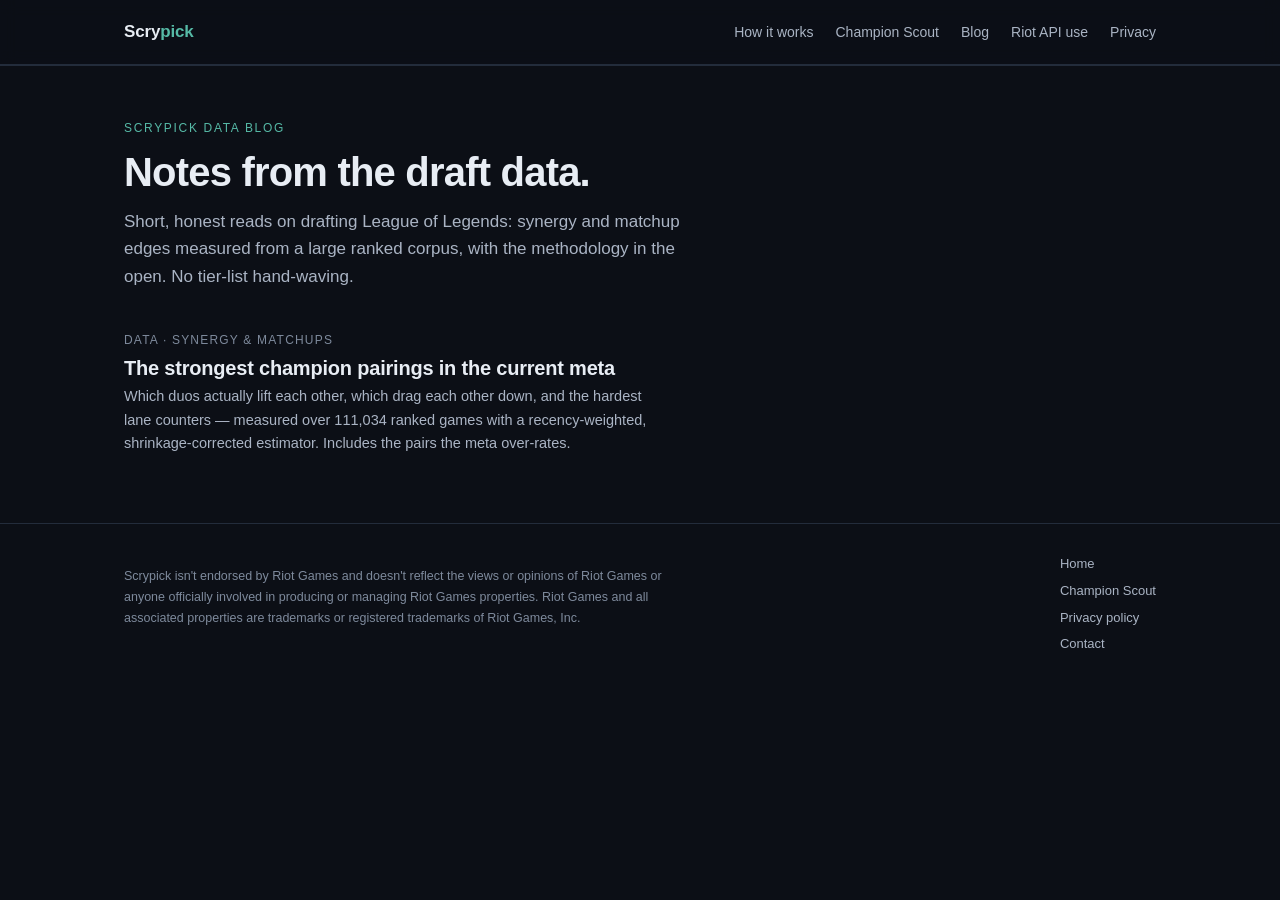
==== blog/index.html @ 26ce866f "Rebrand to Scrypick (scrypick.com) + blog + Champion Scout - DraftSense/RiftPick -> Scrypick across " ====
<!DOCTYPE html>
<html lang="en">
<head>
<meta charset="UTF-8">
<meta name="viewport" content="width=device-width, initial-scale=1">
<title>Scrypick Data Blog — draft, matchups, and champion pairings from ranked data</title>
<meta name="description" content="Short, honest data notes on League of Legends drafting: synergy and matchup edges measured from a large ranked corpus, with our methodology in the open.">
<link rel="stylesheet" href="../style.css">
</head>
<body>

<header class="nav">
  <div class="wrap">
    <a class="brand" href="../index.html" style="text-decoration:none">Scry<b>pick</b></a>
    <nav class="nav-links">
      <a href="../index.html#how">How it works</a>
      <a href="../scout.html">Champion Scout</a>
      <a href="index.html">Blog</a>
      <a href="../index.html#api">Riot API use</a>
      <a href="../privacy.html">Privacy</a>
    </nav>
  </div>
</header>

<main>
  <section class="blog-head">
    <div class="wrap">
      <span class="eyebrow">Scrypick data blog</span>
      <h1>Notes from the draft data.</h1>
      <p class="sub">Short, honest reads on drafting League of Legends: synergy and matchup edges measured from a large ranked corpus, with the methodology in the open. No tier-list hand-waving.</p>
    </div>
  </section>

  <section style="border-top:none; padding-top:8px">
    <div class="wrap">
      <ul class="postlist">
        <li>
          <a class="post-card" href="strongest-champion-pairings.html">
            <span class="kicker">Data · Synergy &amp; matchups</span>
            <h3>The strongest champion pairings in the current meta</h3>
            <p>Which duos actually lift each other, which drag each other down, and the hardest lane counters — measured over 111,034 ranked games with a recency-weighted, shrinkage-corrected estimator. Includes the pairs the meta over-rates.</p>
          </a>
        </li>
      </ul>
    </div>
  </section>
</main>

<footer class="site">
  <div class="wrap">
    <p class="legal">
      Scrypick isn't endorsed by Riot Games and doesn't reflect the views or opinions of Riot Games
      or anyone officially involved in producing or managing Riot Games properties. Riot Games and all
      associated properties are trademarks or registered trademarks of Riot Games, Inc.
    </p>
    <div class="footlinks">
      <a href="../index.html">Home</a>
      <a href="../scout.html">Champion Scout</a>
      <a href="../privacy.html">Privacy policy</a>
      <a href="mailto:contact@scrypick.com">Contact</a>
    </div>
  </div>
</footer>

</body>
</html>
---- style.css ----
/* Scrypick site - native CSS, no build step (GitHub Pages target).
   Design read: trust-first product + compliance landing for Riot API reviewers
   and League players. Dark theme locked. ONE accent (teal). Restrained motion.
   Shape scale: buttons = pill, panels = 14px, badges = 6px (documented + held).
   Type: system stack (no external font deps; GH Pages friendly). */
:root {
  --bg: #0c0f16;
  --bg-2: #11151f;
  --panel: #141a25;
  --border: #232c3b;
  --border-2: #2e3a4d;
  --text: #e8edf4;
  --text-2: #aab4c4;
  --dim: #7e8a9c;
  --accent: #56b9a6;        /* single accent, < 80% sat */
  --accent-ink: #06120f;    /* readable text ON the accent */
  --good: #6cc58a;
  --bad: #e08a82;
  --maxw: 1080px;
  --r-panel: 14px;
  --r-badge: 6px;
  --sans: -apple-system, BlinkMacSystemFont, "Segoe UI", Roboto, Helvetica, Arial, sans-serif;
  --mono: ui-monospace, SFMono-Regular, "SF Mono", Menlo, Consolas, monospace;
}
* { box-sizing: border-box; }
html { scroll-behavior: smooth; }
body {
  margin: 0;
  background: var(--bg);
  color: var(--text);
  font: 16px/1.6 var(--sans);
  -webkit-font-smoothing: antialiased;
  text-rendering: optimizeLegibility;
}
.wrap { max-width: var(--maxw); margin: 0 auto; padding: 0 24px; }
a { color: var(--accent); text-decoration: none; }
a:hover { text-decoration: underline; }
h1, h2, h3 { letter-spacing: -0.02em; line-height: 1.1; margin: 0; }

/* ---- nav (single line, <= 72px) ---- */
header.nav { border-bottom: 1px solid var(--border); position: sticky; top: 0; background: rgba(12,15,22,0.82); backdrop-filter: blur(8px); z-index: 10; }
header.nav .wrap { display: flex; align-items: center; justify-content: space-between; height: 64px; }
.brand { font-weight: 700; font-size: 17px; letter-spacing: -0.01em; color: var(--text); }
.brand b { color: var(--accent); font-weight: 700; }
.nav-links { display: flex; gap: 22px; }
.nav-links a { color: var(--text-2); font-size: 14px; }
.nav-links a:hover { color: var(--text); text-decoration: none; }
@media (max-width: 640px) { .nav-links { display: none; } }

/* ---- buttons (pill) ---- */
.btn { display: inline-flex; align-items: center; gap: 8px; border-radius: 999px; padding: 11px 20px; font-weight: 600; font-size: 15px; border: 1px solid var(--border-2); transition: transform .12s ease, background .2s ease, border-color .2s ease; }
.btn:hover { text-decoration: none; }
.btn:active { transform: translateY(1px); }
.btn.primary { background: var(--accent); color: var(--accent-ink); border-color: var(--accent); }
.btn.primary:hover { background: #67c9b6; }
.btn.ghost { background: transparent; color: var(--text); }
.btn.ghost:hover { border-color: var(--accent); }

/* ---- hero (split, fits viewport) ---- */
.hero { padding: 64px 0 40px; }
.hero .wrap { display: grid; grid-template-columns: 1.05fr 0.95fr; gap: 44px; align-items: center; }
.eyebrow { display: inline-block; font-size: 12px; letter-spacing: 0.14em; text-transform: uppercase; color: var(--accent); margin-bottom: 18px; }
.hero h1 { font-size: clamp(32px, 5.2vw, 52px); }
.hero p.sub { color: var(--text-2); font-size: 18px; margin: 16px 0 26px; max-width: 46ch; }
.hero .cta { display: flex; gap: 12px; flex-wrap: wrap; }
@media (max-width: 820px) { .hero .wrap { grid-template-columns: 1fr; gap: 30px; } .hero { padding: 40px 0 30px; } }

/* example-output panel (honest typographic content, not a fake client screenshot) */
.example { background: var(--panel); border: 1px solid var(--border); border-radius: var(--r-panel); padding: 6px; }
.example .cap { color: var(--dim); font-size: 12px; padding: 8px 12px 4px; }
.rec { display: grid; grid-template-columns: 1fr auto; gap: 2px 12px; padding: 12px 12px 4px; }
.rec .row { display: contents; }
.rec .pick { padding: 9px 0; border-top: 1px solid var(--border); }
.rec .row:first-child .pick { border-top: none; }
.rec .name { font-weight: 600; }
.rec .why { color: var(--dim); font-size: 13px; }
.rec .wp { font-variant-numeric: tabular-nums; color: var(--good); font-weight: 600; align-self: center; }
.rec .tag { font-size: 11px; color: var(--accent); }
.example .note { color: var(--dim); font-size: 11.5px; padding: 6px 12px 10px; border-top: 1px solid var(--border); margin-top: 6px; }

/* ---- sections ---- */
section { padding: 46px 0; border-top: 1px solid var(--border); }
section h2 { font-size: clamp(24px, 3.4vw, 30px); }
section .intro { color: var(--text-2); margin: 10px 0 26px; max-width: 60ch; }

/* what-it-does: lead + figure */
.does { display: grid; grid-template-columns: 1fr 1fr; gap: 36px; align-items: start; }
.does ul { list-style: none; padding: 0; margin: 0; }
.does li { padding: 14px 0; border-top: 1px solid var(--border); }
.does li:first-child { border-top: none; }
.does li b { display: block; margin-bottom: 3px; }
.does li span { color: var(--text-2); font-size: 14.5px; }
@media (max-width: 820px) { .does { grid-template-columns: 1fr; gap: 24px; } }

/* how-we-measure: full-width principle list (same rhythm as .does) */
.principles { list-style: none; padding: 0; margin: 0; }
.principles li { padding: 14px 0; border-top: 1px solid var(--border); }
.principles li:first-child { border-top: none; }
.principles li b { display: block; margin-bottom: 3px; }
.principles li span { color: var(--text-2); font-size: 14.5px; }

/* how-it-works: numbered steps */
ol.steps { counter-reset: s; list-style: none; padding: 0; margin: 0; display: grid; gap: 14px; }
ol.steps li { counter-increment: s; position: relative; padding: 16px 16px 16px 56px; background: var(--bg-2); border: 1px solid var(--border); border-radius: var(--r-panel); }
ol.steps li::before { content: counter(s); position: absolute; left: 14px; top: 14px; width: 28px; height: 28px; display: grid; place-items: center; border-radius: 999px; background: var(--accent); color: var(--accent-ink); font-weight: 700; font-size: 14px; }
ol.steps b { color: var(--text); }
ol.steps span { color: var(--text-2); }

/* them-vs-us split */
.versus { display: grid; grid-template-columns: 1fr 1fr; gap: 18px; }
.versus .col { background: var(--panel); border: 1px solid var(--border); border-radius: var(--r-panel); padding: 20px; }
.versus .col.them { background: var(--bg-2); }
.versus .col h3 { font-size: 15px; color: var(--dim); margin-bottom: 14px; font-weight: 600; }
.versus .col.us h3 { color: var(--accent); }
.versus ul { list-style: none; padding: 0; margin: 0; }
.versus li { padding: 11px 0; border-top: 1px solid var(--border); color: var(--text-2); font-size: 14.5px; }
.versus li:first-child { border-top: none; }
.versus .us li { color: var(--text); }
@media (max-width: 700px) { .versus { grid-template-columns: 1fr; } }

/* api table */
table.api { width: 100%; border-collapse: collapse; font-size: 14.5px; }
table.api th, table.api td { text-align: left; padding: 12px 12px; border-bottom: 1px solid var(--border); vertical-align: top; }
table.api th { color: var(--dim); font-weight: 600; font-size: 13px; }
table.api td:first-child { font-weight: 600; white-space: nowrap; }
table.api td.why { color: var(--text-2); }
.badge { display: inline-block; font-size: 11px; padding: 3px 9px; border-radius: var(--r-badge); border: 1px solid var(--border-2); color: var(--dim); white-space: nowrap; }
.badge.live { color: var(--good); border-color: #2f5d40; }
.api-foot { color: var(--dim); font-size: 13px; margin-top: 14px; }

/* responsible: cards (the single card-grid on the page) */
.cards { display: grid; grid-template-columns: repeat(2, 1fr); gap: 16px; }
.card { background: var(--panel); border: 1px solid var(--border); border-radius: var(--r-panel); padding: 20px; }
.card h3 { font-size: 16px; margin-bottom: 6px; }
.card p { margin: 0; color: var(--text-2); font-size: 14.5px; }
@media (max-width: 640px) { .cards { grid-template-columns: 1fr; } }

/* contact */
.contact p { color: var(--text-2); }

/* footer */
footer.site { border-top: 1px solid var(--border); padding: 30px 0 60px; }
footer.site .wrap { display: flex; flex-wrap: wrap; gap: 22px; justify-content: space-between; align-items: flex-start; }
.legal { color: #67718296; color: var(--dim); font-size: 12.5px; line-height: 1.65; max-width: 560px; }
.footlinks { font-size: 13px; }
.footlinks a { color: var(--text-2); display: block; margin-bottom: 6px; }

/* doc pages (privacy) */
.doc { padding: 40px 0 60px; }
.doc h1 { font-size: clamp(28px, 4vw, 36px); }
.doc .updated { color: var(--dim); font-size: 13px; margin: 10px 0 28px; }
.doc h2 { font-size: 19px; margin: 30px 0 8px; }
.doc p, .doc li { color: var(--text-2); }
.doc ul { padding-left: 20px; }
.doc li { margin: 6px 0; }
.doc a.back { font-size: 14px; }

/* restrained scroll-reveal, native + reduced-motion safe (MOTION 3) */
@media (prefers-reduced-motion: no-preference) {
  section, .hero .wrap > * {
    animation: rise .6s cubic-bezier(0.16,1,0.3,1) both;
    animation-timeline: view();
    animation-range: entry 0% cover 22%;
  }
  @keyframes rise { from { opacity: 0; transform: translateY(14px); } to { opacity: 1; transform: none; } }
}

/* ---- blog: index + posts (reuses vars, sits on .doc rhythm) ---- */
.blog-head { padding: 48px 0 6px; }
.blog-head .eyebrow { margin-bottom: 12px; }
.blog-head h1 { font-size: clamp(28px, 4.4vw, 40px); }
.blog-head p.sub { color: var(--text-2); font-size: 17px; margin: 14px 0 0; max-width: 60ch; }

.postlist { list-style: none; padding: 0; margin: 0; }
.postlist li { border-top: 1px solid var(--border); }
.postlist li:first-child { border-top: none; }
.postlist a.post-card { display: block; padding: 22px 0; color: var(--text); }
.postlist a.post-card:hover { text-decoration: none; }
.postlist a.post-card:hover h3 { color: var(--accent); }
.postlist .kicker { font-size: 12px; letter-spacing: 0.1em; text-transform: uppercase; color: var(--dim); }
.postlist h3 { font-size: 20px; margin: 6px 0 6px; letter-spacing: -0.01em; }
.postlist p { color: var(--text-2); font-size: 14.5px; margin: 0; max-width: 68ch; }

/* article body */
.post { padding: 8px 0 56px; }
.post .updated { color: var(--dim); font-size: 13px; margin: 8px 0 26px; }
.post > .lede { font-size: 18px; color: var(--text); margin: 0 0 22px; max-width: 64ch; }
.post h2 { font-size: 22px; margin: 34px 0 8px; }
.post h3 { font-size: 16px; margin: 24px 0 6px; color: var(--text); }
.post p { color: var(--text-2); max-width: 68ch; margin: 12px 0; }
.post ul { color: var(--text-2); max-width: 68ch; padding-left: 20px; }
.post li { margin: 6px 0; }
.post a.back { font-size: 14px; display: inline-block; margin-top: 8px; }
.callout { background: var(--bg-2); border: 1px solid var(--border); border-left: 3px solid var(--accent); border-radius: var(--r-badge); padding: 14px 16px; margin: 20px 0; }
.callout p { margin: 0; color: var(--text-2); font-size: 14.5px; }

/* data table (tabular, reuses table.api tone) */
.tbl-wrap { overflow-x: auto; margin: 16px 0 6px; }
table.data { width: 100%; border-collapse: collapse; font-size: 14.5px; min-width: 460px; }
table.data caption { text-align: left; color: var(--dim); font-size: 12.5px; padding: 0 0 8px; }
table.data th, table.data td { text-align: left; padding: 9px 12px; border-bottom: 1px solid var(--border); }
table.data thead th { color: var(--dim); font-weight: 600; font-size: 12px; letter-spacing: 0.02em; text-transform: uppercase; }
table.data td.pair { font-weight: 600; white-space: nowrap; }
table.data td.num { font-variant-numeric: tabular-nums; text-align: right; white-space: nowrap; }
table.data td.pos { color: var(--good); }
table.data td.neg { color: var(--bad); }
table.data td.dim { color: var(--dim); text-align: right; font-variant-numeric: tabular-nums; }
.tbl-note { color: var(--dim); font-size: 12.5px; margin: 6px 0 0; }

/* homepage tools/writing teaser */
.tools { display: grid; grid-template-columns: 1fr 1fr; gap: 16px; }
.tools .tool { background: var(--panel); border: 1px solid var(--border); border-radius: var(--r-panel); padding: 20px; display: block; color: var(--text); }
.tools .tool:hover { text-decoration: none; border-color: var(--accent); }
.tools .tool .kicker { font-size: 11px; letter-spacing: 0.12em; text-transform: uppercase; color: var(--accent); }
.tools .tool h3 { font-size: 17px; margin: 8px 0 6px; }
.tools .tool p { margin: 0; color: var(--text-2); font-size: 14px; }
@media (max-width: 640px) { .tools { grid-template-columns: 1fr; } }
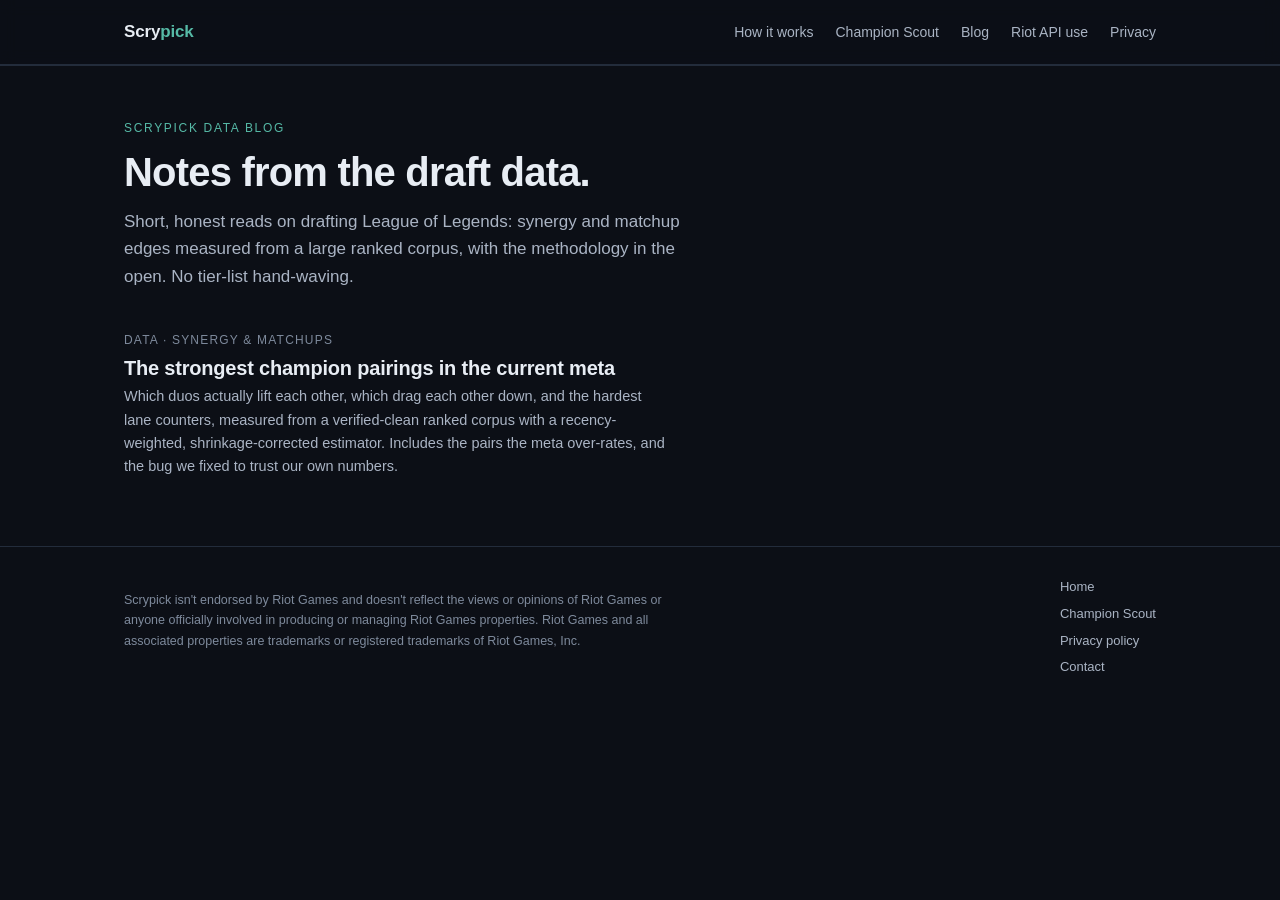
==== commit 33b6eddc: "Blog post: regenerate all numbers from the verified-clean corpus The published tables came from the " ====
--- a/blog/index.html
+++ b/blog/index.html
@@ -3,8 +3,9 @@
 <head>
 <meta charset="UTF-8">
 <meta name="viewport" content="width=device-width, initial-scale=1">
-<title>Scrypick Data Blog — draft, matchups, and champion pairings from ranked data</title>
+<title>Scrypick Data Blog, draft, matchups, and champion pairings from ranked data</title>
 <meta name="description" content="Short, honest data notes on League of Legends drafting: synergy and matchup edges measured from a large ranked corpus, with our methodology in the open.">
+<link rel="icon" href="data:image/svg+xml,%3Csvg xmlns=%27http://www.w3.org/2000/svg%27 viewBox=%270 0 32 32%27%3E%3Crect width=%2732%27 height=%2732%27 rx=%276%27 fill=%27%230e1420%27/%3E%3Ccircle cx=%2716%27 cy=%2715%27 r=%278.5%27 fill=%27none%27 stroke=%27%23c8a24b%27 stroke-width=%272.2%27/%3E%3Ccircle cx=%2716%27 cy=%2715%27 r=%273.2%27 fill=%27%23c8a24b%27/%3E%3Cpath d=%27M9 26h14%27 stroke=%27%23c8a24b%27 stroke-width=%272.2%27 stroke-linecap=%27round%27/%3E%3C/svg%3E">
 <link rel="stylesheet" href="../style.css">
 </head>
 <body>
@@ -38,7 +39,7 @@
           <a class="post-card" href="strongest-champion-pairings.html">
             <span class="kicker">Data · Synergy &amp; matchups</span>
             <h3>The strongest champion pairings in the current meta</h3>
-            <p>Which duos actually lift each other, which drag each other down, and the hardest lane counters — measured over 111,034 ranked games with a recency-weighted, shrinkage-corrected estimator. Includes the pairs the meta over-rates.</p>
+            <p>Which duos actually lift each other, which drag each other down, and the hardest lane counters, measured from a verified-clean ranked corpus with a recency-weighted, shrinkage-corrected estimator. Includes the pairs the meta over-rates, and the bug we fixed to trust our own numbers.</p>
           </a>
         </li>
       </ul>
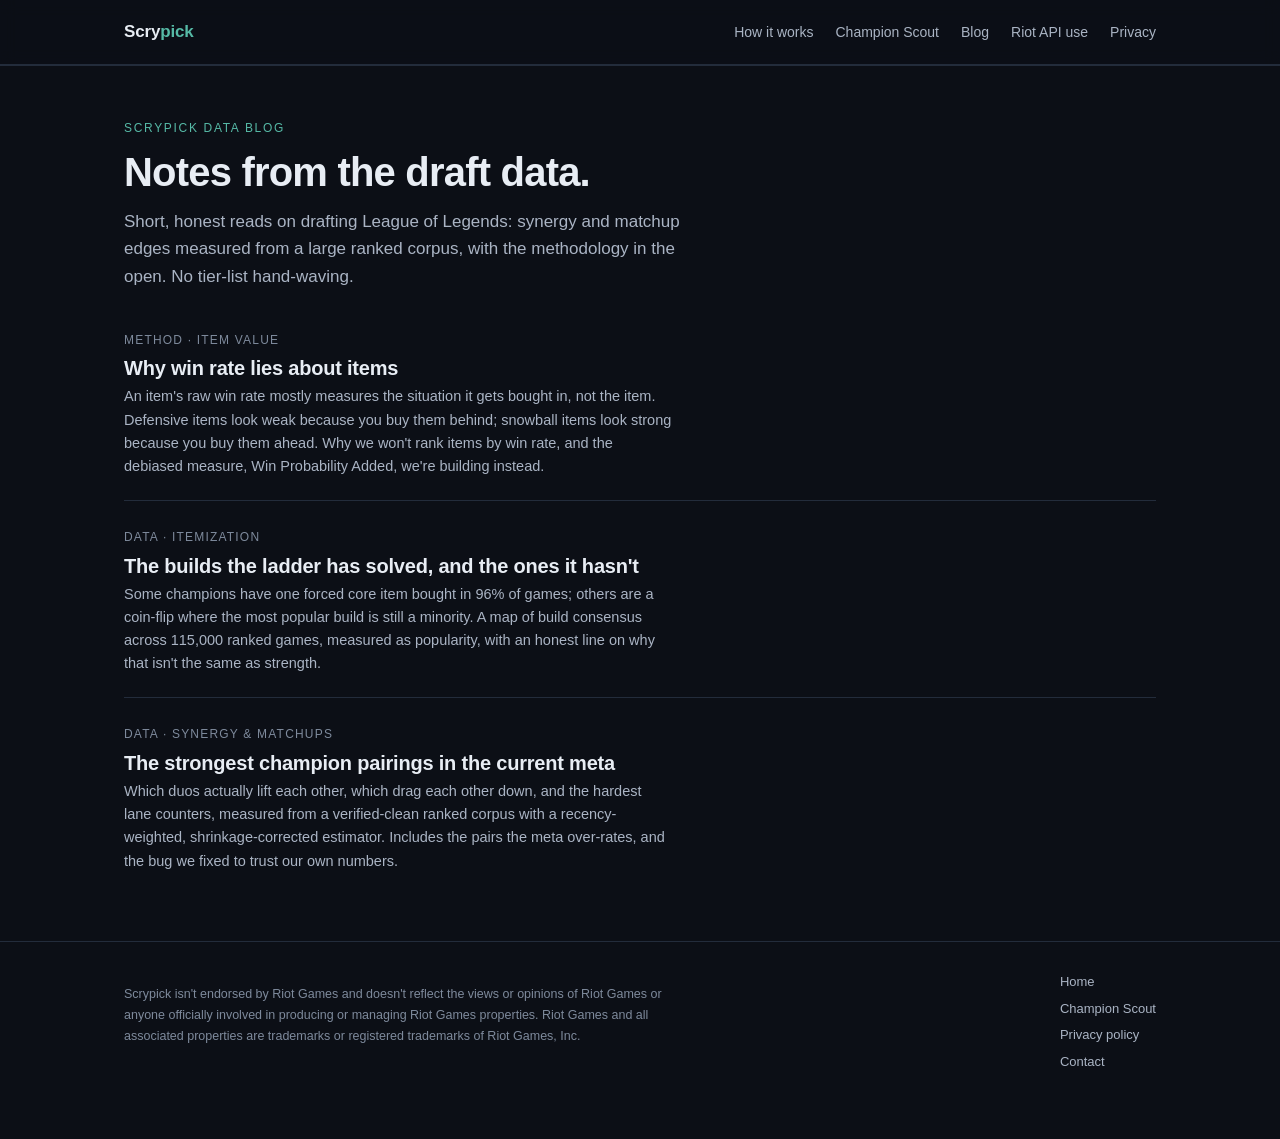
==== commit 37031bd3: "Blog post: why win rate lies about items (WPA methods explainer) Third data-blog post, drafted via s" ====
--- a/blog/index.html
+++ b/blog/index.html
@@ -36,6 +36,20 @@
     <div class="wrap">
       <ul class="postlist">
         <li>
+          <a class="post-card" href="why-win-rate-lies-about-items.html">
+            <span class="kicker">Method · Item value</span>
+            <h3>Why win rate lies about items</h3>
+            <p>An item's raw win rate mostly measures the situation it gets bought in, not the item. Defensive items look weak because you buy them behind; snowball items look strong because you buy them ahead. Why we won't rank items by win rate, and the debiased measure, Win Probability Added, we're building instead.</p>
+          </a>
+        </li>
+        <li>
+          <a class="post-card" href="solved-builds-and-live-debates.html">
+            <span class="kicker">Data · Itemization</span>
+            <h3>The builds the ladder has solved, and the ones it hasn't</h3>
+            <p>Some champions have one forced core item bought in 96% of games; others are a coin-flip where the most popular build is still a minority. A map of build consensus across 115,000 ranked games, measured as popularity, with an honest line on why that isn't the same as strength.</p>
+          </a>
+        </li>
+        <li>
           <a class="post-card" href="strongest-champion-pairings.html">
             <span class="kicker">Data · Synergy &amp; matchups</span>
             <h3>The strongest champion pairings in the current meta</h3>
